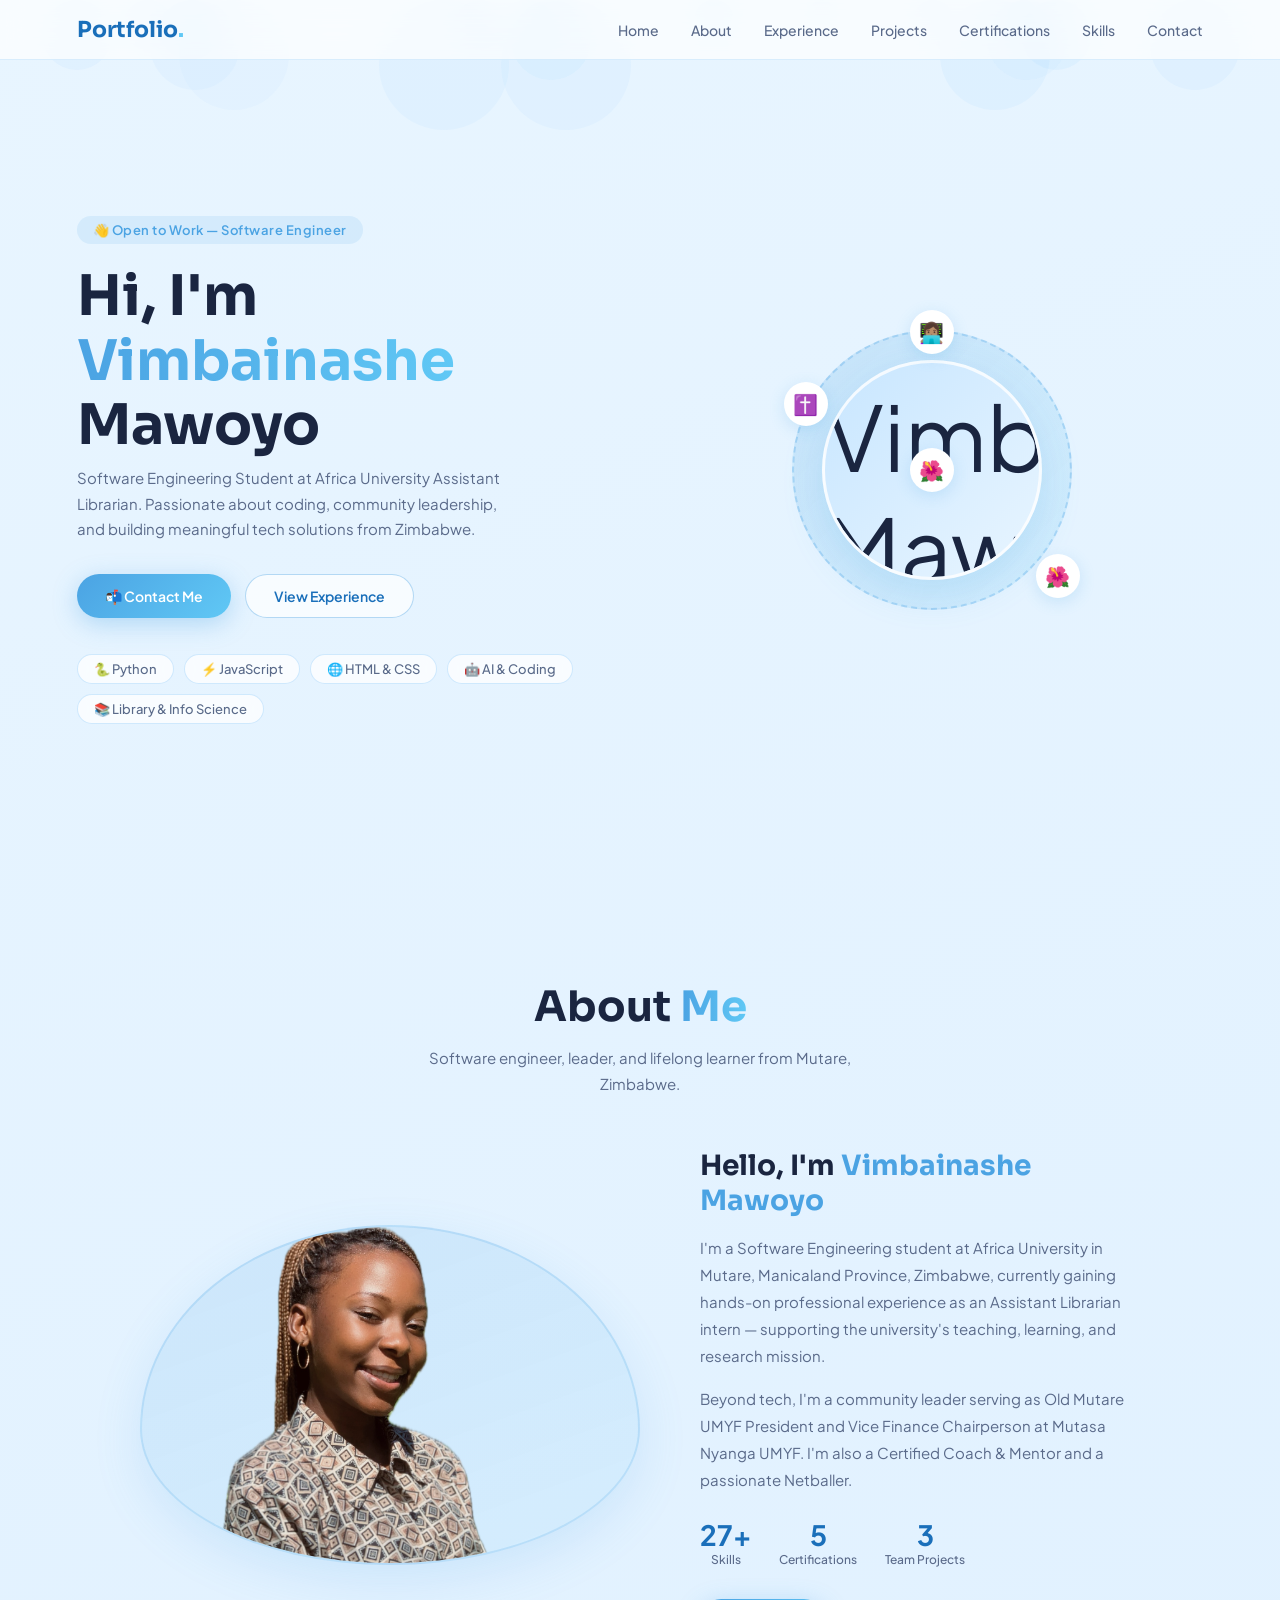
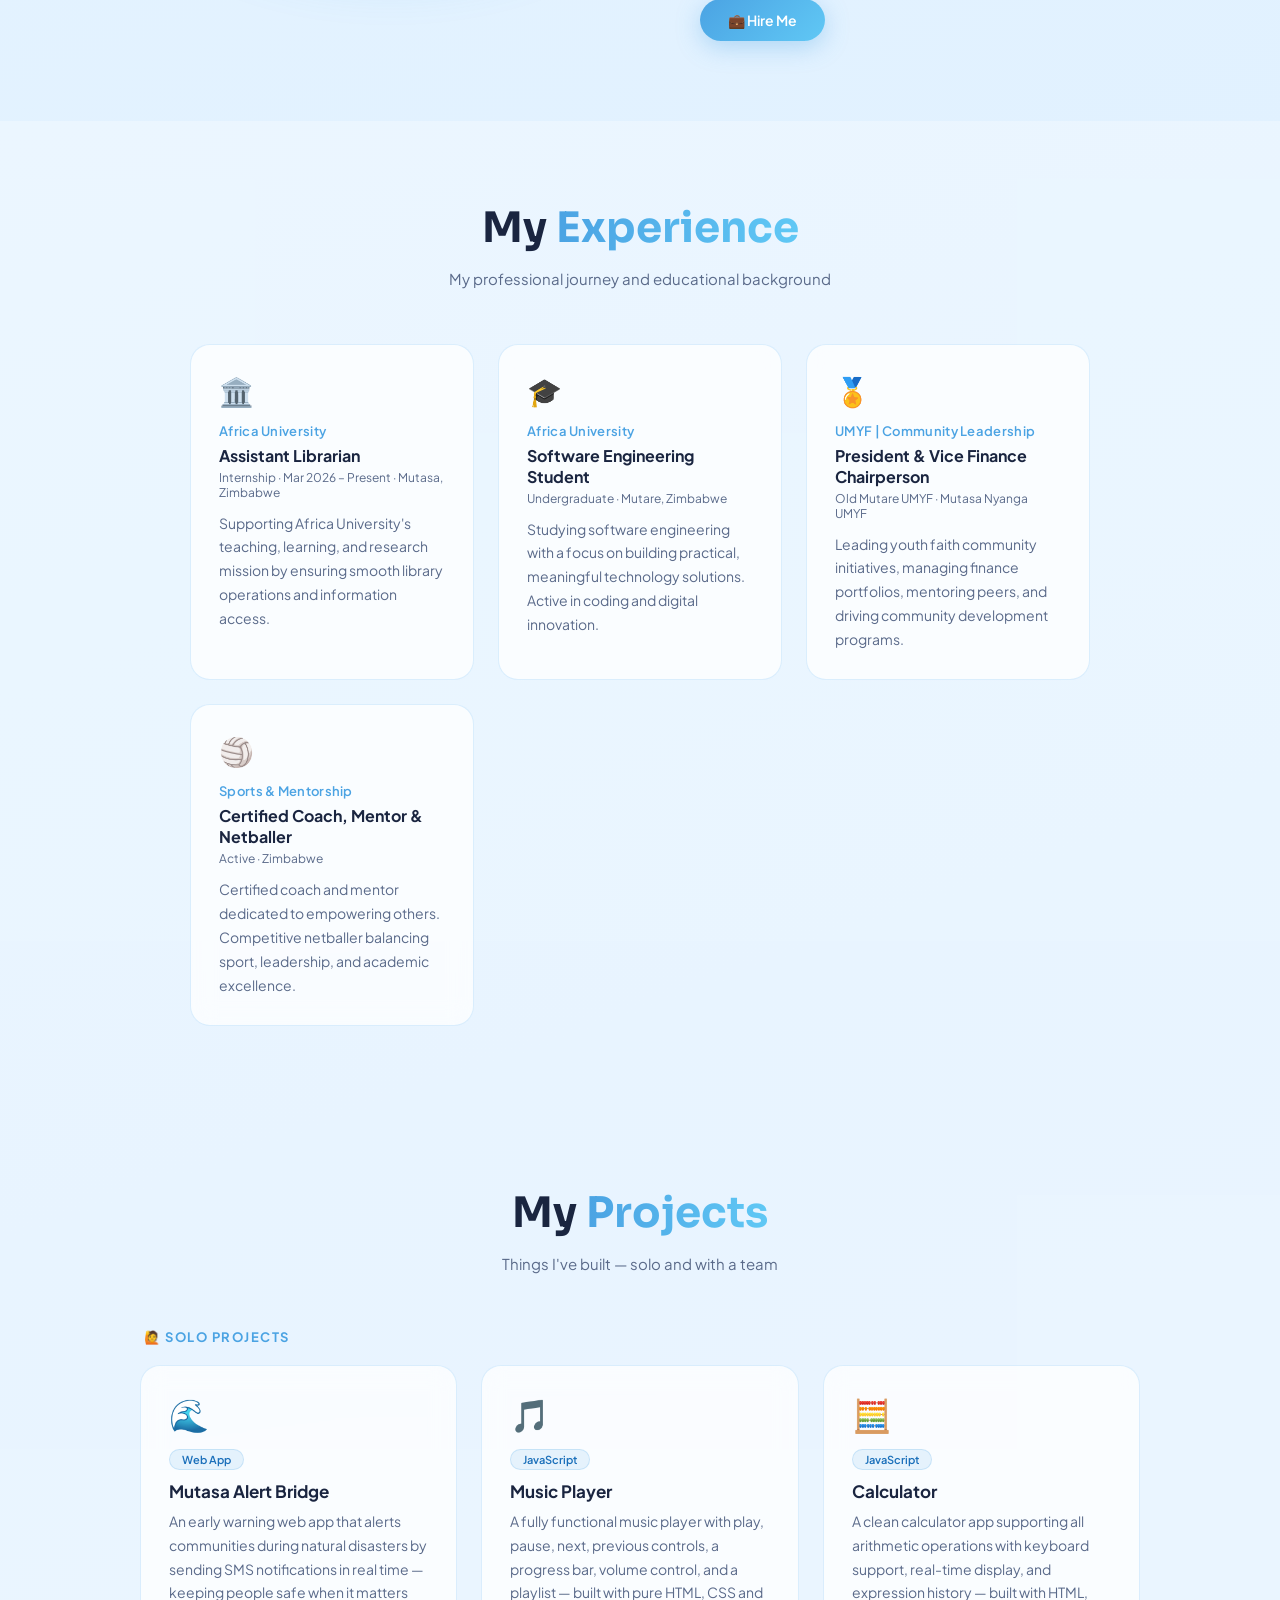
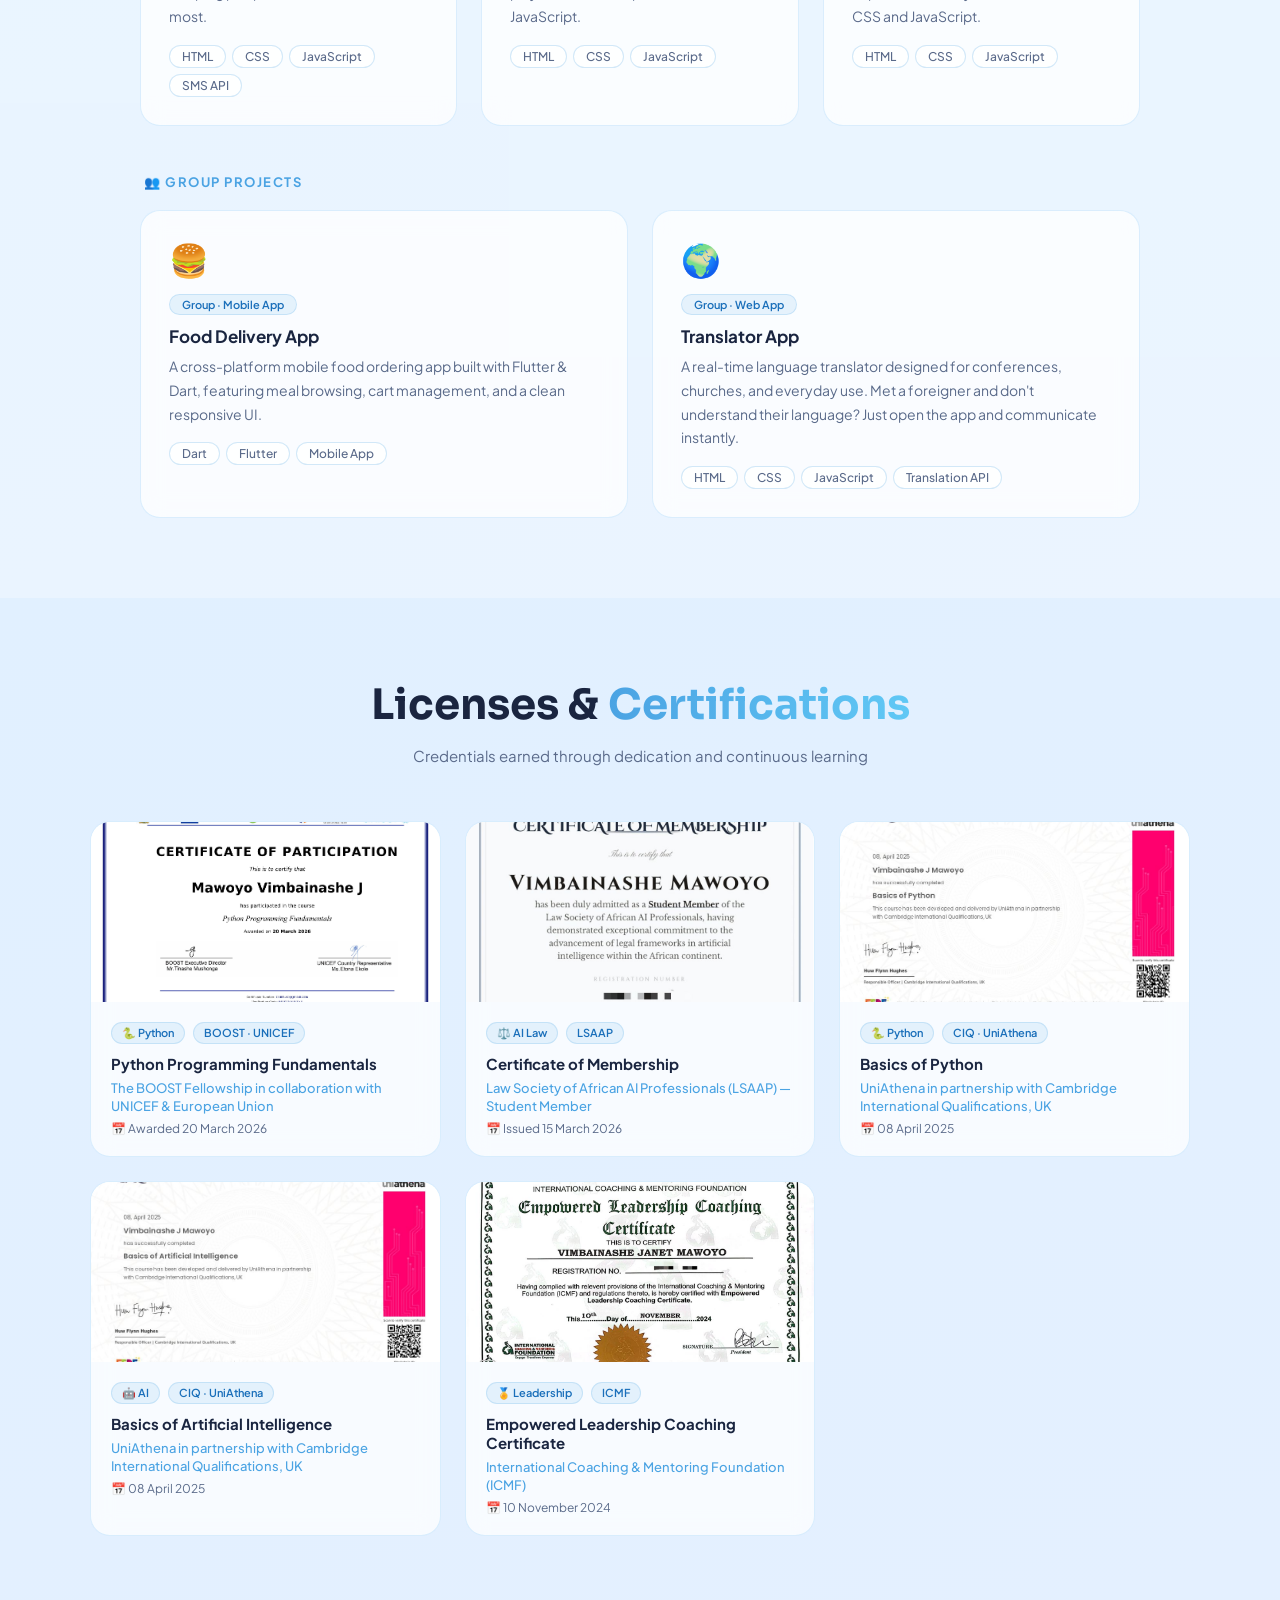
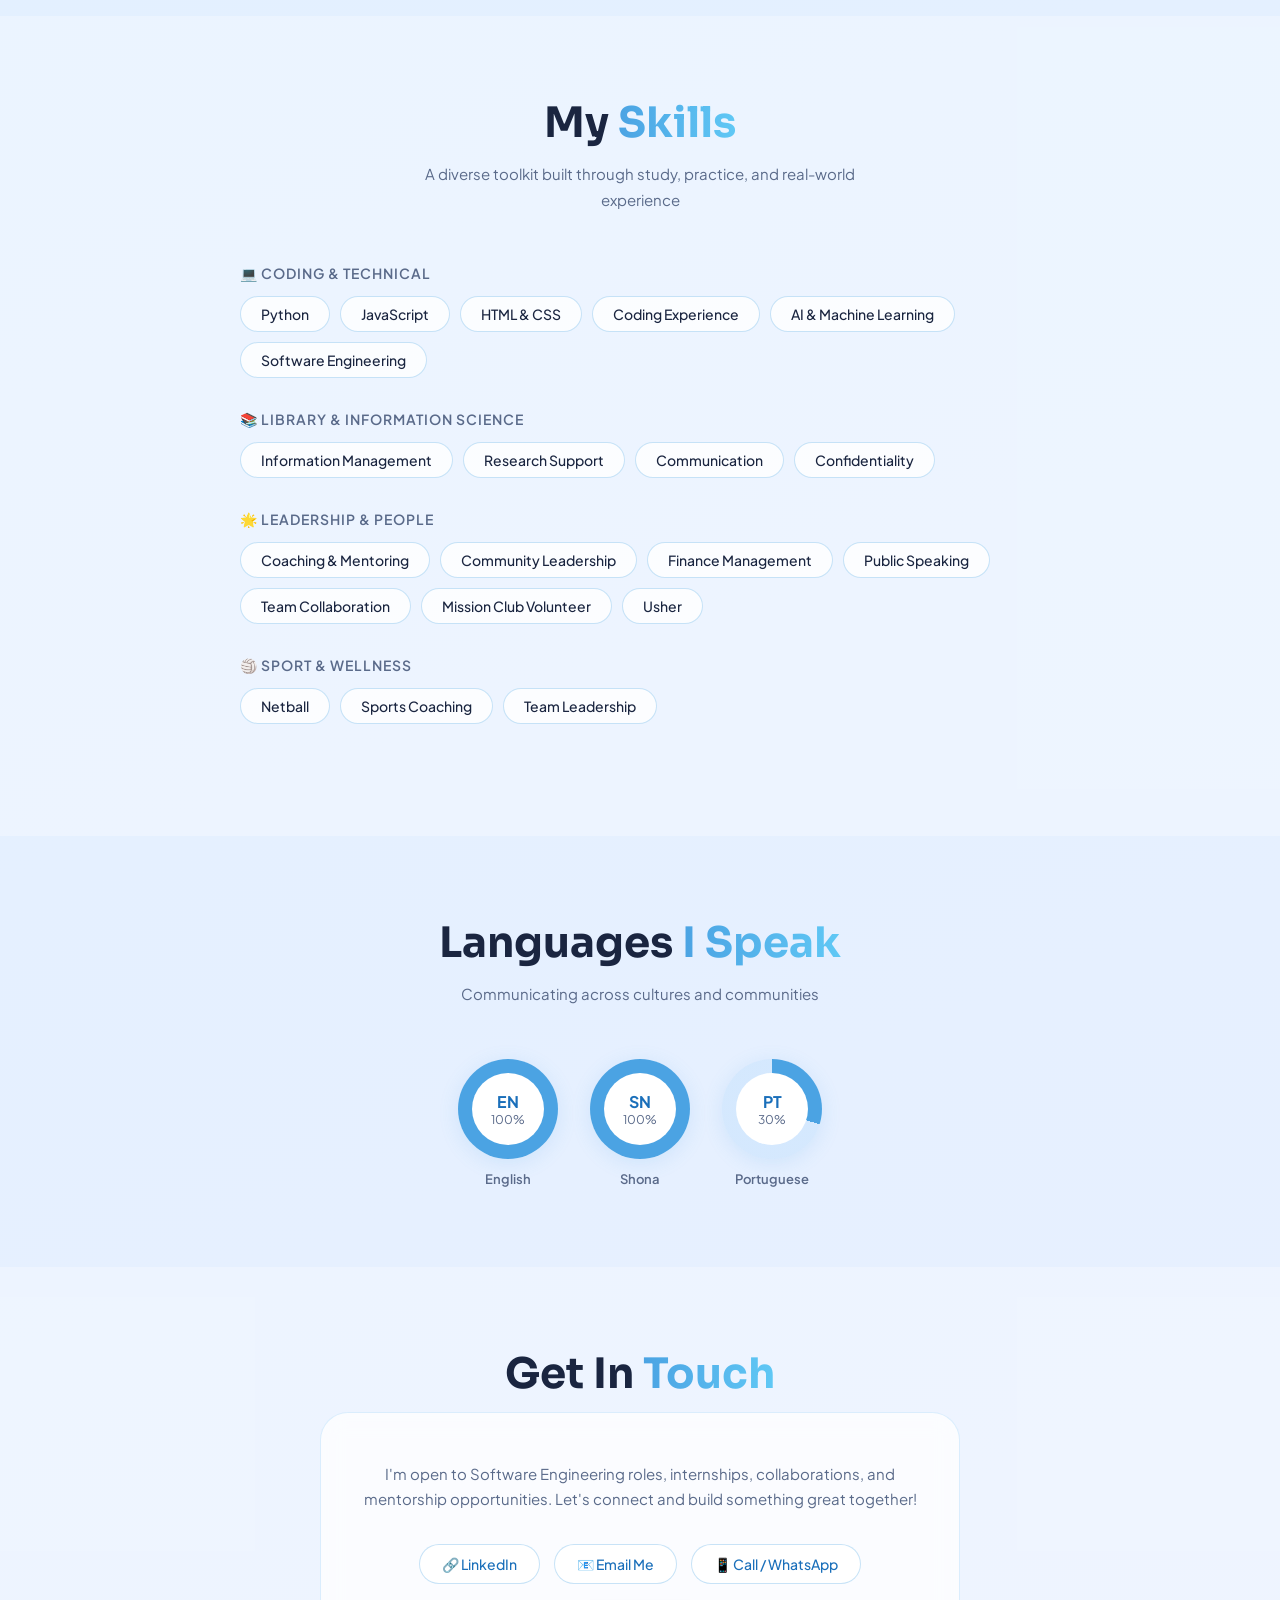
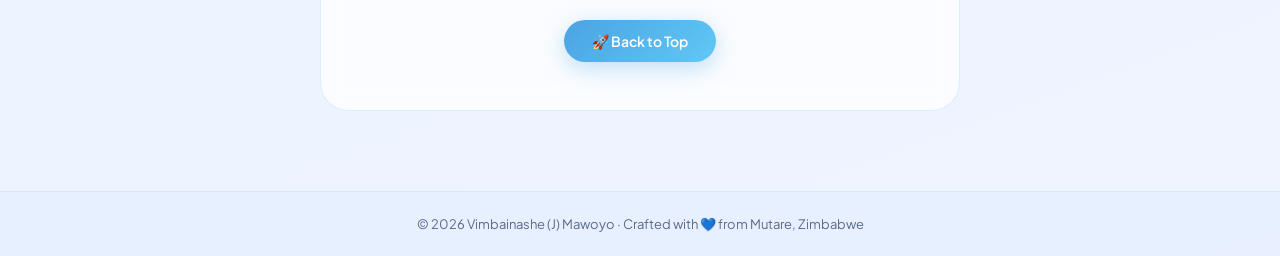
==== index.html @ ebfcd3b3 "Add files via upload" ====
<!DOCTYPE html>
<html lang="en">
<head>
<meta charset="UTF-8">
<meta name="viewport" content="width=device-width, initial-scale=1.0">
<title>Vimbainashe Mawoyo | Portfolio</title>
<link href="https://fonts.googleapis.com/css2?family=Plus+Jakarta+Sans:wght@300;400;500;600;700;800&family=Sora:wght@300;400;600;700&display=swap" rel="stylesheet">
<link rel="stylesheet" href="myportfolio.css">
</head>
<body>

<div class="bubbles" id="bubbles"></div>

<nav>
  <div class="nav-logo">Portfolio<span>.</span></div>
  <ul class="nav-links" id="navLinks">
    <li><a href="#home">Home</a></li>
    <li><a href="#about">About</a></li>
    <li><a href="#experience">Experience</a></li>
    <li><a href="#projects">Projects</a></li>
    <li><a href="#certifications">Certifications</a></li>
    <li><a href="#skills">Skills</a></li>
    <li><a href="#contact">Contact</a></li>
  </ul>
  <button class="nav-toggle" id="navToggle" aria-label="Menu">
    <span></span><span></span><span></span>
  </button>
</nav>

<!-- HERO -->
<section id="home">
  <div class="hero-left fade-up">
    <div class="hero-tag">👋 Open to Work — Software Engineer</div>
    <h1>Hi, I'm<br><span>Vimbainashe</span><br>Mawoyo</h1>
    <p class="hero-subtitle">
      Software Engineering Student at Africa University Assistant Librarian.
      Passionate about coding, community leadership, and building meaningful tech solutions from Zimbabwe.
    </p>
    <div class="hero-btns">
      <a href="#contact" class="btn-primary">📬 Contact Me</a>
      <a href="#experience" class="btn-outline">View Experience</a>
    </div>
    <div class="tech-row">
      <span class="tech-pill">🐍 Python</span>
      <span class="tech-pill">⚡ JavaScript</span>
      <span class="tech-pill">🌐 HTML &amp; CSS</span>
      <span class="tech-pill">🤖 AI &amp; Coding</span>
      <span class="tech-pill">📚 Library &amp; Info Science</span>
    </div>
  </div>
  <div class="hero-right fade-up" style="animation-delay:0.2s">
    <div class="avatar-ring">
      <div class="orbit-dot">🌺</div>
      <div class="orbit-dot">👩🏽‍💻</div>
      <div class="orbit-dot">🌺</div>
      <div class="orbit-dot">✝️</div>
      <div class="avatar-inner"><img src="me1.png" alt="Vimbainashe Mawoyo"></div>
    </div>
</section>

<!-- ABOUT -->
<section id="about">
  <div class="section-title fade-up">About <span>Me</span></div>
  <p class="section-sub fade-up">Software engineer, leader, and lifelong learner from Mutare, Zimbabwe.</p>
  <div class="about-grid">
    <div class="about-img-wrap fade-up">
      <div class="about-circle"><img src="me4.png" alt="Vimbainashe Mawoyo"></div>
    </div>
    <div class="about-text fade-up">
      <h3>Hello, I'm <span>Vimbainashe Mawoyo</span></h3>
      <p>
        I'm a Software Engineering student at Africa University in Mutare, Manicaland Province, Zimbabwe,
        currently gaining hands-on professional experience as an Assistant Librarian intern — supporting
        the university's teaching, learning, and research mission.
      </p>
      <p>
        Beyond tech, I'm a community leader serving as Old Mutare UMYF President and Vice Finance
        Chairperson at Mutasa Nyanga UMYF. I'm also a Certified Coach &amp; Mentor and a passionate Netballer.
      </p>
      <div class="stats-row">
        <div class="stat-box"><div class="n">27+</div><div class="l">Skills</div></div>
        <div class="stat-box"><div class="n">5</div><div class="l">Certifications</div></div>
        <div class="stat-box"><div class="n">3</div><div class="l">Team Projects</div></div>
      </div>
      <a href="#contact" class="btn-primary" style="margin-top:8px;">💼 Hire Me</a>
    </div>
  </div>
</section>

<!-- EXPERIENCE -->
<section id="experience">
  <div class="section-title fade-up">My <span>Experience</span></div>
  <p class="section-sub fade-up">My professional journey and educational background</p>
  <div class="exp-grid">
    <div class="exp-card fade-up">
      <div class="exp-icon">🏛️</div>
      <div class="org">Africa University</div>
      <h4>Assistant Librarian</h4>
      <div class="period">Internship · Mar 2026 – Present · Mutasa, Zimbabwe</div>
      <p>Supporting Africa University's teaching, learning, and research mission by ensuring smooth library operations and information access.</p>
    </div>
    <div class="exp-card fade-up" style="transition-delay:0.1s">
      <div class="exp-icon">🎓</div>
      <div class="org">Africa University</div>
      <h4>Software Engineering Student</h4>
      <div class="period">Undergraduate · Mutare, Zimbabwe</div>
      <p>Studying software engineering with a focus on building practical, meaningful technology solutions. Active in coding and digital innovation.</p>
    </div>
    <div class="exp-card fade-up" style="transition-delay:0.2s">
      <div class="exp-icon">🏅</div>
      <div class="org">UMYF | Community Leadership</div>
      <h4>President &amp; Vice Finance Chairperson</h4>
      <div class="period">Old Mutare UMYF · Mutasa Nyanga UMYF</div>
      <p>Leading youth faith community initiatives, managing finance portfolios, mentoring peers, and driving community development programs.</p>
    </div>
    <div class="exp-card fade-up" style="transition-delay:0.3s">
      <div class="exp-icon">🏐</div>
      <div class="org">Sports &amp; Mentorship</div>
      <h4>Certified Coach, Mentor &amp; Netballer</h4>
      <div class="period">Active · Zimbabwe</div>
      <p>Certified coach and mentor dedicated to empowering others. Competitive netballer balancing sport, leadership, and academic excellence.</p>
    </div>
  </div>
</section>

<!-- PROJECTS -->
<section id="projects">
  <div class="section-title fade-up">My <span>Projects</span></div>
  <p class="section-sub fade-up">Things I've built — solo and with a team</p>
  <div class="proj-group-label fade-up">🙋 Solo Projects</div>
  <div class="proj-grid">

    <div class="proj-card fade-up">
      <div class="proj-icon">🌊</div>
      <div class="proj-tag">Web App</div>
      <h4>Mutasa Alert Bridge</h4>
      <p>An early warning web app that alerts communities during natural disasters by sending SMS notifications in real time — keeping people safe when it matters most.</p>
      <div class="proj-techs">
        <span>HTML</span><span>CSS</span><span>JavaScript</span><span>SMS API</span>
      </div>
    </div>

    <div class="proj-card fade-up" style="transition-delay:0.1s">
      <div class="proj-icon">🎵</div>
      <div class="proj-tag">JavaScript</div>
      <h4>Music Player</h4>
      <p>A fully functional music player with play, pause, next, previous controls, a progress bar, volume control, and a playlist — built with pure HTML, CSS and JavaScript.</p>
      <div class="proj-techs">
        <span>HTML</span><span>CSS</span><span>JavaScript</span>
      </div>
    </div>

    <div class="proj-card fade-up" style="transition-delay:0.2s">
      <div class="proj-icon">🧮</div>
      <div class="proj-tag">JavaScript</div>
      <h4>Calculator</h4>
      <p>A clean calculator app supporting all arithmetic operations with keyboard support, real-time display, and expression history — built with HTML, CSS and JavaScript.</p>
      <div class="proj-techs">
        <span>HTML</span><span>CSS</span><span>JavaScript</span>
      </div>
    </div>

  </div>

  <div class="proj-group-label fade-up" style="margin-top:48px;">👥 Group Projects</div>
  <div class="proj-grid">
    
    <div class="proj-card fade-up">
        <div class="proj-icon">🍔</div>
        <div class="proj-tag">Group · Mobile App</div>
        <h4>Food Delivery App</h4>
        <p>A cross-platform mobile food ordering app built with Flutter & Dart, featuring meal browsing, cart management, and a clean responsive UI.</p>
        <div class="proj-techs">
            <span>Dart</span><span>Flutter</span><span>Mobile App</span>
        </div>
    </div>

    <div class="proj-card fade-up" style="transition-delay:0.1s">
      <div class="proj-icon">🌍</div>
      <div class="proj-tag">Group · Web App</div>
      <h4>Translator App</h4>
      <p>A real-time language translator designed for conferences, churches, and everyday use. Met a foreigner and don't understand their language? Just open the app and communicate instantly.</p>
      <div class="proj-techs">
        <span>HTML</span><span>CSS</span><span>JavaScript</span><span>Translation API</span>
      </div>
    </div>

  </div>
</section>

<!-- CERTIFICATIONS -->
<section id="certifications">
  <div class="section-title fade-up">Licenses &amp; <span>Certifications</span></div>
  <p class="section-sub fade-up">Credentials earned through dedication and continuous learning</p>
  <div class="cert-grid">

    <!-- 1. BOOST Python -->
    <div class="cert-card fade-up">
      <div class="cert-img-wrap">
        <img src="boost.jpg" alt="Python Programming Fundamentals Certificate" class="cert-img">
      </div>
      <div class="cert-body">
        <div class="cert-badges">
          <span class="cert-badge">🐍 Python</span>
          <span class="cert-badge">BOOST · UNICEF</span>
        </div>
        <h4>Python Programming Fundamentals</h4>
        <div class="issuer">The BOOST Fellowship in collaboration with UNICEF &amp; European Union</div>
        <div class="date">📅 Awarded 20 March 2026</div>
      </div>
    </div>

    <!-- 2. Law Society -->
    <div class="cert-card fade-up" style="transition-delay:0.1s">
      <div class="cert-img-wrap">
        <img src="law_society.jpeg" alt="Law Society of African AI Professionals Certificate" class="cert-img">
      </div>
      <div class="cert-body">
        <div class="cert-badges">
          <span class="cert-badge">⚖️ AI Law</span>
          <span class="cert-badge">LSAAP</span>
        </div>
        <h4>Certificate of Membership</h4>
        <div class="issuer">Law Society of African AI Professionals (LSAAP) — Student Member</div>
        <div class="date">📅 Issued 15 March 2026</div>
      </div>
    </div>

    <!-- 3. Basics of Python - UniAthena -->
    <div class="cert-card fade-up" style="transition-delay:0.2s">
      <div class="cert-img-wrap">
        <img src="Python.jpeg" alt="Basics of Python Certificate" class="cert-img">
      </div>
      <div class="cert-body">
        <div class="cert-badges">
          <span class="cert-badge">🐍 Python</span>
          <span class="cert-badge">CIQ · UniAthena</span>
        </div>
        <h4>Basics of Python</h4>
        <div class="issuer">UniAthena in partnership with Cambridge International Qualifications, UK</div>
        <div class="date">📅 08 April 2025</div>
      </div>
    </div>

    <!-- 4. Basics of AI - UniAthena -->
    <div class="cert-card fade-up" style="transition-delay:0.3s">
      <div class="cert-img-wrap">
        <img src="AI.jpeg" alt="Basics of Artificial Intelligence Certificate" class="cert-img">
      </div>
      <div class="cert-body">
        <div class="cert-badges">
          <span class="cert-badge">🤖 AI</span>
          <span class="cert-badge">CIQ · UniAthena</span>
        </div>
        <h4>Basics of Artificial Intelligence</h4>
        <div class="issuer">UniAthena in partnership with Cambridge International Qualifications, UK</div>
        <div class="date">📅 08 April 2025</div>
      </div>
    </div>

    <!-- 5. Coaching Certificate -->
    <div class="cert-card fade-up" style="transition-delay:0.4s">
      <div class="cert-img-wrap">
        <img src="coaching.jpeg" alt="Empowered Leadership Coaching Certificate" class="cert-img">
      </div>
      <div class="cert-body">
        <div class="cert-badges">
          <span class="cert-badge">🏅 Leadership</span>
          <span class="cert-badge">ICMF</span>
        </div>
        <h4>Empowered Leadership Coaching Certificate</h4>
        <div class="issuer">International Coaching &amp; Mentoring Foundation (ICMF)</div>
        <div class="date">📅 10 November 2024</div>
      </div>
    </div>

  </div>
</section>

<!-- SKILLS -->
<section id="skills">
  <div class="section-title fade-up">My <span>Skills</span></div>
  <p class="section-sub fade-up">A diverse toolkit built through study, practice, and real-world experience</p>
  <div class="skills-wrap">
    <div class="skill-group fade-up">
      <h4>💻 Coding &amp; Technical</h4>
      <div class="skill-tags">
        <span class="skill-tag">Python</span>
        <span class="skill-tag">JavaScript</span>
        <span class="skill-tag">HTML &amp; CSS</span>
        <span class="skill-tag">Coding Experience</span>
        <span class="skill-tag">AI &amp; Machine Learning</span>
        <span class="skill-tag">Software Engineering</span>
      </div>
    </div>
    <div class="skill-group fade-up" style="transition-delay:0.1s">
      <h4>📚 Library &amp; Information Science</h4>
      <div class="skill-tags">
        <span class="skill-tag">Information Management</span>
        <span class="skill-tag">Research Support</span>
        <span class="skill-tag">Communication</span>
        <span class="skill-tag">Confidentiality</span>
      </div>
    </div>
    <div class="skill-group fade-up" style="transition-delay:0.2s">
      <h4>🌟 Leadership &amp; People</h4>
      <div class="skill-tags">
        <span class="skill-tag">Coaching &amp; Mentoring</span>
        <span class="skill-tag">Community Leadership</span>
        <span class="skill-tag">Finance Management</span>
        <span class="skill-tag">Public Speaking</span>
        <span class="skill-tag">Team Collaboration</span>
        <span class="skill-tag">Mission Club Volunteer</span>
        <span class="skill-tag">Usher</span>
      </div>
    </div>
    <div class="skill-group fade-up" style="transition-delay:0.3s">
      <h4>🏐 Sport &amp; Wellness</h4>
      <div class="skill-tags">
        <span class="skill-tag">Netball</span>
        <span class="skill-tag">Sports Coaching</span>
        <span class="skill-tag">Team Leadership</span>
      </div>
    </div>
  </div>
</section>

<!-- LANGUAGES -->
<section id="languages">
  <div class="section-title fade-up">Languages <span>I Speak</span></div>
  <p class="section-sub fade-up">Communicating across cultures and communities</p>
  <div class="lang-grid fade-up">
    <div class="lang-circle">
      <div class="lang-ring" style="--pct:100">
        <div class="lang-ring-inner"><span class="code">EN</span><span class="pct">100%</span></div>
      </div>
      <div class="lang-name">English</div>
    </div>
    <div class="lang-circle">
      <div class="lang-ring" style="--pct:100">
        <div class="lang-ring-inner"><span class="code">SN</span><span class="pct">100%</span></div>
      </div>
      <div class="lang-name">Shona</div>
    </div>
    <div class="lang-circle">
      <div class="lang-ring" style="--pct:30">
        <div class="lang-ring-inner"><span class="code">PT</span><span class="pct">30%</span></div>
      </div>
      <div class="lang-name">Portuguese</div>
    </div>
  </div>
</section>

<!-- CONTACT -->
<section id="contact">
  <div class="section-title fade-up">Get In <span>Touch</span></div>
  <div class="contact-wrap fade-up">
    <p>
      I'm open to Software Engineering roles, internships, collaborations, and mentorship opportunities.
      Let's connect and build something great together!
    </p>
    <div class="contact-links">
      <a href="https://www.linkedin.com/in/vimbainashe-mawoyo-534b3834a/" class="contact-link" target="_blank">🔗 LinkedIn</a>
      <a href="mailto:vimbaimawoyoj@gmail.com" class="contact-link">📧 Email Me</a>
      <a href="tel:+263780194557" class="contact-link">📱 Call / WhatsApp</a>
    </div>
    <a href="#home" class="btn-primary">🚀 Back to Top</a>
  </div>
</section>

<footer>
  <p>© 2026 Vimbainashe (J) Mawoyo · Crafted with 💙 from Mutare, Zimbabwe</p>
</footer>

<!-- Lightbox -->
<div class="lightbox" id="lightbox">
  <button class="lightbox-close" id="lightboxClose">&times;</button>
  <img src="" alt="Certificate" id="lightboxImg">
</div>

<script>
// Lightbox
document.querySelectorAll('.cert-img-wrap').forEach(wrap=>{
  wrap.addEventListener('click',()=>{
    const src = wrap.querySelector('img').src;
    document.getElementById('lightboxImg').src = src;
    document.getElementById('lightbox').classList.add('active');
  });
});
document.getElementById('lightboxClose').addEventListener('click',()=>{
  document.getElementById('lightbox').classList.remove('active');
});
document.getElementById('lightbox').addEventListener('click',e=>{
  if(e.target === document.getElementById('lightbox'))
    document.getElementById('lightbox').classList.remove('active');
});

(function(){
  const wrap = document.getElementById('bubbles');
  const sizes = [30,50,70,90,110,130,60,40,80];
  for(let i=0;i<18;i++){
    const b = document.createElement('div');
    b.className = 'bubble';
    const s = sizes[i%sizes.length];
    b.style.cssText = `width:${s}px;height:${s}px;left:${Math.random()*100}%;animation-duration:${12+Math.random()*18}s;animation-delay:${Math.random()*20}s;opacity:${0.3+Math.random()*0.3};`;
    wrap.appendChild(b);
  }
})();

const obs = new IntersectionObserver(entries=>{
  entries.forEach(e=>{if(e.isIntersecting) e.target.classList.add('visible');});
},{threshold:0.12});
document.querySelectorAll('.fade-up').forEach(el=>obs.observe(el));

document.getElementById('navToggle').addEventListener('click',()=>{
  document.getElementById('navLinks').classList.toggle('open');
});
document.querySelectorAll('.nav-links a').forEach(a=>{
  a.addEventListener('click',()=>document.getElementById('navLinks').classList.remove('open'));
});
</script>
</body>
</html>
---- myportfolio.css ----
:root {
  --sky: #dff0ff;
  --sky2: #c8e6ff;
  --blue: #4ba3e3;
  --blue-dark: #1a6fba;
  --teal: #38b2ac;
  --accent: #60c8f5;
  --bubble: rgba(144,202,249,0.18);
  --white: #ffffff;
  --text: #1a2540;
  --text-soft: #5a6a8a;
  --card: rgba(255,255,255,0.75);
  --radius: 20px;
}
*{margin:0;padding:0;box-sizing:border-box;}
html{scroll-behavior:smooth;}
body{
  font-family:'Plus Jakarta Sans',sans-serif;
  background: linear-gradient(160deg,#e8f5ff 0%,#dff0ff 40%,#e8f0ff 100%);
  color:var(--text);
  min-height:100vh;
  overflow-x:hidden;
}

/* Floating bubbles */
.bubbles{position:fixed;top:0;left:0;width:100%;height:100%;pointer-events:none;z-index:0;}
.bubble{
  position:absolute;border-radius:50%;
  background:var(--bubble);
  animation:floatBubble linear infinite;
}
@keyframes floatBubble{
  0%{transform:translateY(100vh) scale(0);opacity:0;}
  10%{opacity:1;}
  90%{opacity:0.6;}
  100%{transform:translateY(-120px) scale(1.1);opacity:0;}
}

/* NAV */
nav{
  position:fixed;top:0;left:0;right:0;z-index:100;
  display:flex;align-items:center;justify-content:space-between;
  padding:16px 6%;
  background:rgba(255,255,255,0.7);
  backdrop-filter:blur(14px);
  border-bottom:1px solid rgba(144,202,249,0.3);
}
.nav-logo{
  font-family:'Sora',sans-serif;
  font-size:22px;font-weight:700;
  color:var(--blue-dark);
}
.nav-logo span{color:var(--accent);}
.nav-links{display:flex;gap:32px;list-style:none;}
.nav-links a{
  text-decoration:none;font-size:14px;font-weight:500;
  color:var(--text-soft);transition:color 0.2s;
}
.nav-links a:hover{color:var(--blue);}
.nav-toggle{display:none;flex-direction:column;gap:5px;cursor:pointer;background:none;border:none;}
.nav-toggle span{display:block;width:24px;height:2px;background:var(--text);border-radius:2px;transition:all 0.3s;}

/* HERO */
#home{
  position:relative;z-index:1;
  min-height:100vh;
  display:flex;align-items:center;
  padding:100px 6% 60px;
  gap:40px;
}
.hero-left{flex:1;max-width:560px;}
.hero-tag{
  display:inline-block;
  background:rgba(75,163,227,0.12);
  color:var(--blue);
  font-size:13px;font-weight:600;
  padding:6px 16px;border-radius:50px;
  margin-bottom:20px;letter-spacing:0.5px;
}
.hero-left h1{
  font-family:'Sora',sans-serif;
  font-size:clamp(32px,5vw,56px);
  font-weight:700;line-height:1.15;
  color:var(--text);
  margin-bottom:8px;
}
.hero-left h1 span{
  color:transparent;
  background:linear-gradient(90deg,var(--blue),var(--accent));
  -webkit-background-clip:text;background-clip:text;
}
.hero-subtitle{
  font-size:15px;color:var(--text-soft);
  line-height:1.7;margin-bottom:32px;max-width:440px;
}
.hero-btns{display:flex;gap:14px;flex-wrap:wrap;}
.btn-primary{
  display:inline-flex;align-items:center;gap:8px;
  background:linear-gradient(135deg,var(--blue),var(--accent));
  color:#fff;font-weight:600;font-size:14px;
  padding:12px 28px;border-radius:50px;
  text-decoration:none;border:none;cursor:pointer;
  box-shadow:0 6px 24px rgba(75,163,227,0.35);
  transition:transform 0.2s,box-shadow 0.2s;
}
.btn-primary:hover{transform:translateY(-2px);box-shadow:0 10px 32px rgba(75,163,227,0.45);}
.btn-outline{
  display:inline-flex;align-items:center;gap:8px;
  background:rgba(255,255,255,0.7);
  color:var(--blue-dark);font-weight:600;font-size:14px;
  padding:12px 28px;border-radius:50px;
  text-decoration:none;border:1.5px solid rgba(75,163,227,0.4);
  cursor:pointer;transition:all 0.2s;
}
.btn-outline:hover{background:#fff;border-color:var(--blue);}

.tech-row{display:flex;flex-wrap:wrap;gap:10px;margin-top:36px;}
.tech-pill{
  background:rgba(255,255,255,0.75);
  border:1px solid rgba(144,202,249,0.4);
  border-radius:50px;padding:6px 16px;
  font-size:13px;font-weight:500;color:var(--text-soft);
  backdrop-filter:blur(8px);
}

/* Hero avatar */
.hero-right{
  flex:1;display:flex;align-items:center;justify-content:center;
  position:relative;min-height:400px;
}
.avatar-ring{
  width:280px;height:280px;border-radius:50%;
  background:linear-gradient(135deg,rgba(75,163,227,0.2),rgba(96,200,245,0.15));
  border:2px dashed rgba(75,163,227,0.3);
  display:flex;align-items:center;justify-content:center;
  position:relative;animation:rotateRing 20s linear infinite;
}
@keyframes rotateRing{from{transform:rotate(0deg);}to{transform:rotate(360deg);}}
.avatar-inner{
  width:220px;height:220px;border-radius:50%;
  background:linear-gradient(135deg,#c8e6ff,#e8f5ff);
  display:flex;align-items:center;justify-content:center;
  font-size:90px;
  animation:rotateRing 20s linear infinite reverse;
  border:3px solid rgba(255,255,255,0.8);
  box-shadow:0 12px 40px rgba(75,163,227,0.2);
  overflow:hidden;
}
.avatar-inner img{
  width:100%;height:100%;
  object-fit:cover;object-position:center top;
  border-radius:50%;
}
.orbit-dot{
  position:absolute;width:44px;height:44px;border-radius:50%;
  background:#fff;box-shadow:0 4px 16px rgba(75,163,227,0.2);
  display:flex;align-items:center;justify-content:center;
  font-size:20px;animation:rotateRing 20s linear infinite reverse;
}
.orbit-dot:nth-child(2){top:-22px;left:50%;transform:translateX(-50%);}
.orbit-dot:nth-child(3){bottom:10px;right:-10px;}
.orbit-dot:nth-child(4){top:50px;left:-10px;}

.stat-float{
  position:absolute;background:#fff;
  border-radius:16px;padding:12px 18px;
  box-shadow:0 8px 32px rgba(75,163,227,0.18);
  text-align:center;animation:floatY 3s ease-in-out infinite alternate;
}
.stat-float:nth-child(5){bottom:20px;left:0;animation-delay:0.5s;}
.stat-float:nth-child(6){top:40px;right:10px;animation-delay:1s;}
@keyframes floatY{from{transform:translateY(0);}to{transform:translateY(-12px);}}
.stat-float .num{font-size:22px;font-weight:700;color:var(--blue-dark);}
.stat-float .lbl{font-size:11px;color:var(--text-soft);font-weight:500;}

/* SECTIONS */
section{position:relative;z-index:1;padding:80px 6%;}
.section-title{
  font-family:'Sora',sans-serif;
  font-size:clamp(28px,4vw,42px);
  font-weight:700;text-align:center;
  color:var(--text);margin-bottom:12px;
}
.section-title span{
  color:transparent;
  background:linear-gradient(90deg,var(--blue),var(--accent));
  -webkit-background-clip:text;background-clip:text;
}
.section-sub{
  text-align:center;color:var(--text-soft);
  font-size:15px;max-width:500px;
  margin:0 auto 52px;line-height:1.7;
}

/* ABOUT */
#about{background:transparent;}
.about-grid{
  display:grid;grid-template-columns:1fr 1fr;
  gap:60px;align-items:center;max-width:1000px;margin:0 auto;
}
.about-img-wrap{display:flex;align-items:center;justify-content:center;}
.about-circle{
  width:500px;height:340px;
  border-radius:50% 50% 50% 50% / 60% 60% 40% 40%;
  background:linear-gradient(160deg,rgba(75,163,227,0.15),rgba(96,200,245,0.1));
  border:2px solid rgba(75,163,227,0.2);
  overflow:hidden;
  box-shadow:0 16px 48px rgba(75,163,227,0.15);
}
.about-circle img{
  width:100%;height:100%;
  object-fit:contain;object-position:center top;
}
.about-text h3{
  font-family:'Sora',sans-serif;
  font-size:28px;font-weight:700;
  margin-bottom:16px;color:var(--text);
}
.about-text h3 span{color:var(--blue);}
.about-text p{color:var(--text-soft);line-height:1.8;font-size:15px;margin-bottom:16px;}
.stats-row{display:flex;gap:28px;margin:24px 0;}
.stat-box{text-align:center;}
.stat-box .n{font-size:28px;font-weight:700;color:var(--blue-dark);}
.stat-box .l{font-size:12px;color:var(--text-soft);font-weight:500;}

/* EXPERIENCE */
#experience{background:rgba(255,255,255,0.3);}
.exp-grid{
  display:grid;grid-template-columns:repeat(auto-fit,minmax(280px,1fr));
  gap:24px;max-width:900px;margin:0 auto;
}
.exp-card{
  background:var(--card);
  border:1px solid rgba(144,202,249,0.3);
  border-radius:var(--radius);padding:28px;
  backdrop-filter:blur(12px);
  transition:transform 0.25s,box-shadow 0.25s;
}
.exp-card:hover{transform:translateY(-6px);box-shadow:0 16px 40px rgba(75,163,227,0.15);}
.exp-card .org{font-size:13px;font-weight:600;color:var(--blue);margin-bottom:6px;letter-spacing:0.3px;}
.exp-card h4{font-size:16px;font-weight:700;color:var(--text);margin-bottom:4px;}
.exp-card .period{font-size:12px;color:var(--text-soft);margin-bottom:12px;}
.exp-card p{font-size:14px;color:var(--text-soft);line-height:1.7;}
.exp-icon{font-size:28px;margin-bottom:14px;}

/* CERTIFICATIONS */
#certifications{background:transparent;}
.cert-grid{
  display:grid;
  grid-template-columns:repeat(auto-fit,minmax(300px,1fr));
  gap:24px;max-width:1100px;margin:0 auto;
}
.cert-card{
  background:var(--card);
  border:1px solid rgba(144,202,249,0.3);
  border-radius:var(--radius);
  overflow:hidden;
  backdrop-filter:blur(12px);
  transition:transform 0.25s,box-shadow 0.25s;
  display:flex;flex-direction:column;
}
.cert-card:hover{transform:translateY(-6px);box-shadow:0 16px 40px rgba(75,163,227,0.2);}

/* Certificate image */
.cert-img-wrap{
  width:100%;height:180px;overflow:hidden;
  background:#f0f6ff;cursor:pointer;position:relative;
}
.cert-img{
  width:100%;height:100%;object-fit:cover;
  transition:transform 0.4s;
}
.cert-img-wrap:hover .cert-img{transform:scale(1.05);}
.cert-img-wrap::after{
  content:'🔍 Click to view';
  position:absolute;bottom:8px;right:10px;
  font-size:11px;font-weight:600;
  background:rgba(26,111,186,0.85);
  color:#fff;padding:4px 10px;border-radius:20px;
  opacity:0;transition:opacity 0.2s;
}
.cert-img-wrap:hover::after{opacity:1;}

.cert-body{padding:20px;}
.cert-badges{display:flex;gap:8px;flex-wrap:wrap;margin-bottom:10px;}
.cert-badge{
  font-size:11px;font-weight:600;
  background:rgba(75,163,227,0.12);
  color:var(--blue-dark);
  padding:3px 10px;border-radius:20px;
  border:1px solid rgba(75,163,227,0.2);
}
.cert-body h4{font-size:15px;font-weight:700;color:var(--text);margin-bottom:6px;}
.cert-body .issuer{font-size:13px;color:var(--blue);font-weight:500;margin-bottom:6px;line-height:1.4;}
.cert-body .date{font-size:12px;color:var(--text-soft);}

/* Lightbox for cert images */
.lightbox{
  display:none;position:fixed;inset:0;z-index:999;
  background:rgba(0,0,0,0.85);
  align-items:center;justify-content:center;
}
.lightbox.active{display:flex;}
.lightbox img{
  max-width:90vw;max-height:90vh;
  border-radius:12px;box-shadow:0 24px 64px rgba(0,0,0,0.5);
  object-fit:contain;
}
.lightbox-close{
  position:absolute;top:20px;right:28px;
  font-size:36px;color:#fff;cursor:pointer;
  background:none;border:none;line-height:1;
}

/* SKILLS */
#skills{background:rgba(255,255,255,0.3);}
.skills-wrap{max-width:800px;margin:0 auto;}
.skill-group{margin-bottom:32px;}
.skill-group h4{
  font-size:14px;font-weight:600;
  color:var(--text-soft);text-transform:uppercase;
  letter-spacing:1px;margin-bottom:14px;
}
.skill-tags{display:flex;flex-wrap:wrap;gap:10px;}
.skill-tag{
  background:rgba(255,255,255,0.8);
  border:1px solid rgba(75,163,227,0.3);
  border-radius:50px;padding:8px 20px;
  font-size:14px;font-weight:500;color:var(--text);
  transition:all 0.2s;cursor:default;
}
.skill-tag:hover{background:linear-gradient(135deg,var(--blue),var(--accent));color:#fff;border-color:transparent;transform:scale(1.05);}

/* LANGUAGES */
#languages{background:transparent;}
.lang-grid{
  display:flex;flex-wrap:wrap;justify-content:center;gap:32px;
  max-width:700px;margin:0 auto;
}
.lang-circle{text-align:center;}
.lang-ring{
  width:100px;height:100px;border-radius:50%;
  background:conic-gradient(var(--blue) calc(var(--pct)*1%),rgba(144,202,249,0.2) 0);
  display:flex;align-items:center;justify-content:center;
  margin:0 auto 12px;
  box-shadow:0 4px 20px rgba(75,163,227,0.15);
}
.lang-ring-inner{
  width:72px;height:72px;border-radius:50%;
  background:#fff;
  display:flex;flex-direction:column;align-items:center;justify-content:center;
}
.lang-ring-inner .code{font-size:16px;font-weight:700;color:var(--blue-dark);}
.lang-ring-inner .pct{font-size:12px;color:var(--text-soft);}
.lang-name{font-size:13px;font-weight:600;color:var(--text-soft);}

/* CONTACT */
#contact{background:rgba(255,255,255,0.3);}
.contact-wrap{
  max-width:640px;margin:0 auto;
  background:var(--card);
  border:1px solid rgba(144,202,249,0.3);
  border-radius:28px;padding:48px 40px;
  backdrop-filter:blur(12px);
  text-align:center;
}
.contact-wrap p{color:var(--text-soft);font-size:15px;line-height:1.7;margin-bottom:32px;}
.contact-links{display:flex;flex-wrap:wrap;justify-content:center;gap:14px;margin-bottom:36px;}
.contact-link{
  display:inline-flex;align-items:center;gap:8px;
  background:#fff;border:1px solid rgba(75,163,227,0.3);
  border-radius:50px;padding:10px 22px;
  font-size:14px;font-weight:500;color:var(--blue-dark);
  text-decoration:none;transition:all 0.2s;
}
.contact-link:hover{background:linear-gradient(135deg,var(--blue),var(--accent));color:#fff;border-color:transparent;}

/* FOOTER */
footer{
  position:relative;z-index:1;
  text-align:center;padding:24px 6%;
  font-size:13px;color:var(--text-soft);
  border-top:1px solid rgba(144,202,249,0.2);
}

/* ANIMATIONS */
.fade-up{opacity:0;transform:translateY(30px);transition:opacity 0.6s ease,transform 0.6s ease;}
.fade-up.visible{opacity:1;transform:translateY(0);}

/* PROJECTS */
#projects{background:rgba(255,255,255,0.3);}
.proj-group-label{
  font-size:13px;font-weight:700;text-transform:uppercase;
  letter-spacing:1.5px;color:var(--blue);
  max-width:1000px;margin:0 auto 20px;
  padding-left:4px;
}
.proj-grid{
  display:grid;grid-template-columns:repeat(auto-fit,minmax(280px,1fr));
  gap:24px;max-width:1000px;margin:0 auto;
}
.proj-card{
  background:var(--card);
  border:1px solid rgba(144,202,249,0.3);
  border-radius:var(--radius);padding:28px;
  backdrop-filter:blur(12px);
  transition:transform 0.25s,box-shadow 0.25s;
  position:relative;
}
.proj-card:hover{transform:translateY(-6px);box-shadow:0 16px 40px rgba(75,163,227,0.18);}
.proj-icon{font-size:32px;margin-bottom:12px;}
.proj-tag{
  display:inline-block;font-size:11px;font-weight:600;
  background:rgba(75,163,227,0.12);color:var(--blue-dark);
  padding:3px 12px;border-radius:20px;
  border:1px solid rgba(75,163,227,0.2);
  margin-bottom:10px;
}
.proj-card h4{font-size:17px;font-weight:700;color:var(--text);margin-bottom:8px;}
.proj-card p{font-size:14px;color:var(--text-soft);line-height:1.7;margin-bottom:16px;}
.proj-techs{display:flex;flex-wrap:wrap;gap:6px;}
.proj-techs span{
  font-size:12px;font-weight:500;
  background:rgba(255,255,255,0.8);
  border:1px solid rgba(75,163,227,0.25);
  border-radius:20px;padding:3px 12px;
  color:var(--text-soft);
}

/* RESPONSIVE */
@media(max-width:768px){
  #home{flex-direction:column;text-align:center;padding-top:100px;}
  .hero-left{max-width:100%;}
  .hero-subtitle{margin:0 auto 32px;}
  .hero-btns{justify-content:center;}
  .tech-row{justify-content:center;}
  .hero-right{min-height:280px;}
  .about-grid{grid-template-columns:1fr;text-align:center;}
  .about-img-wrap{display:none;}
  .stats-row{justify-content:center;}
  .nav-links{
    display:none;flex-direction:column;gap:16px;
    position:absolute;top:70px;left:0;right:0;
    background:rgba(255,255,255,0.95);
    padding:24px 6%;
    border-bottom:1px solid rgba(144,202,249,0.2);
  }
  .nav-links.open{display:flex;}
  .nav-toggle{display:flex;}
  .contact-wrap{padding:32px 24px;}
  .cert-img-wrap{height:140px;}
}
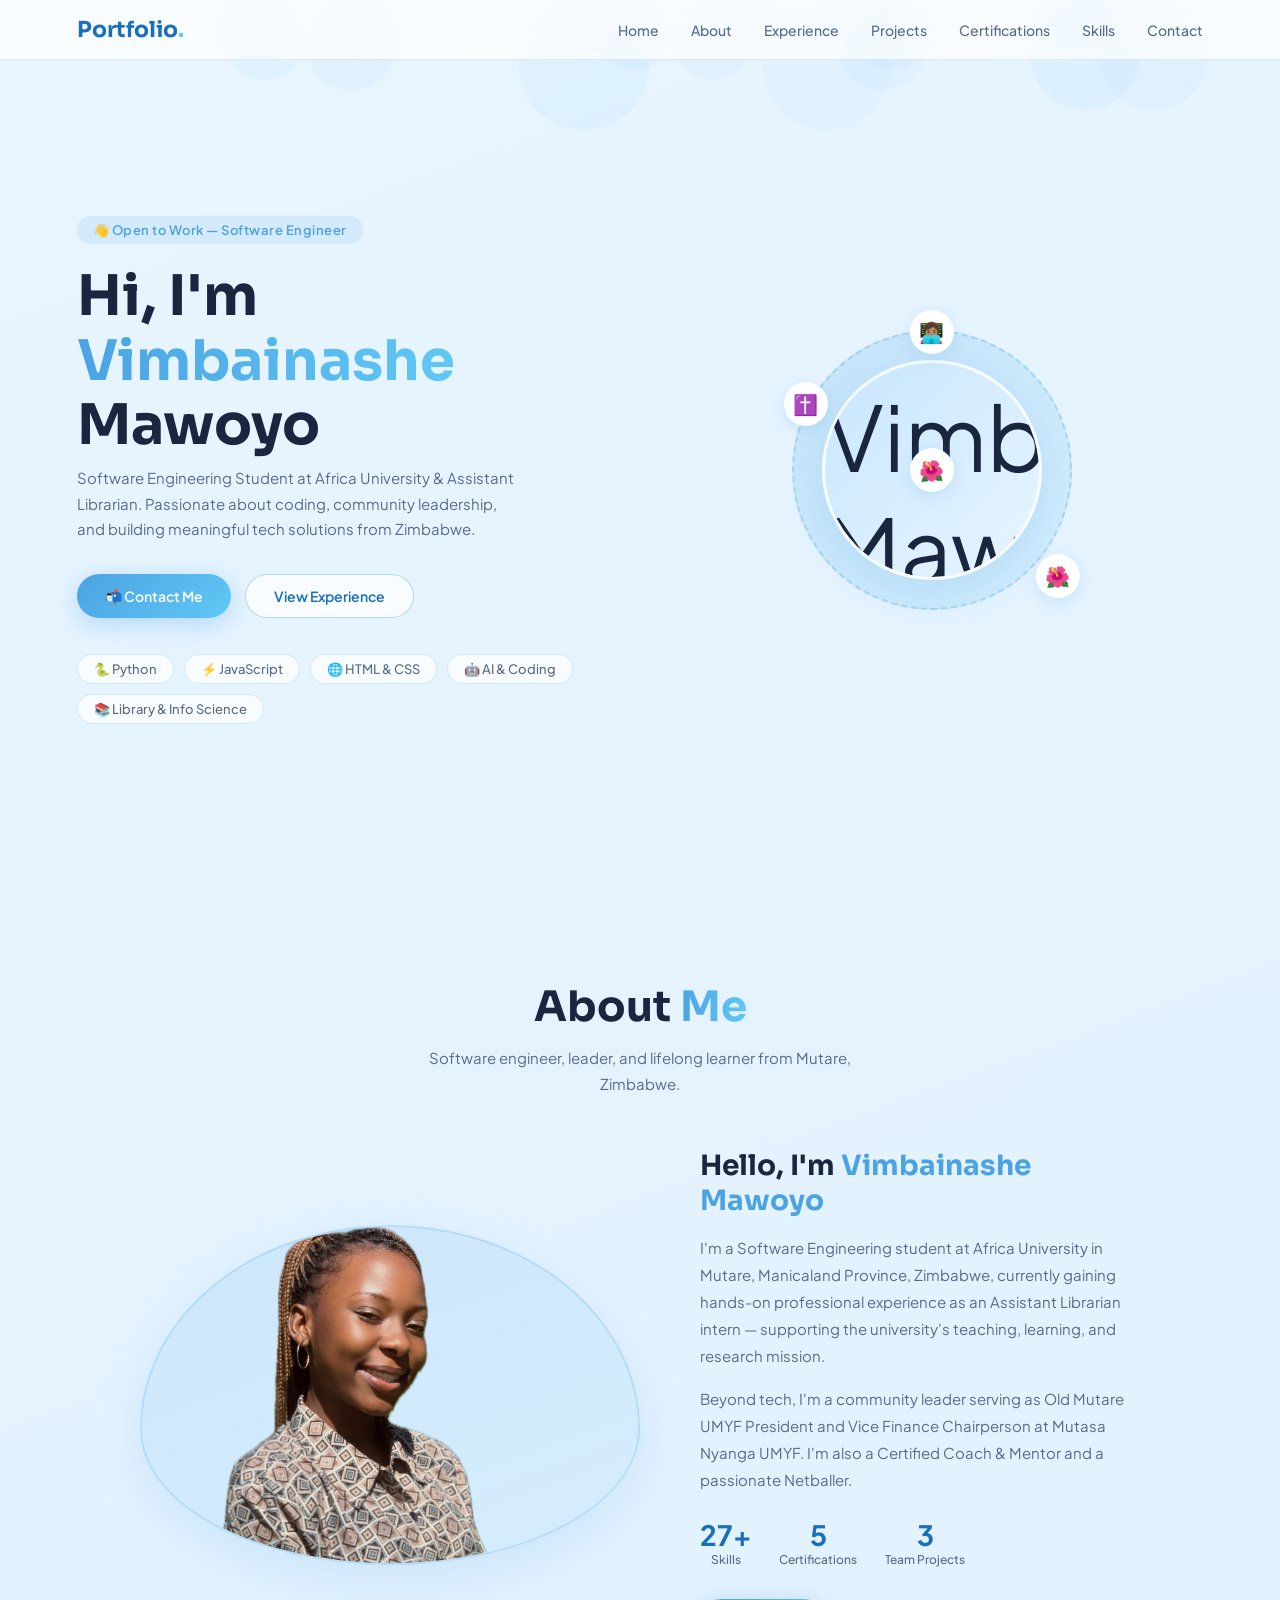
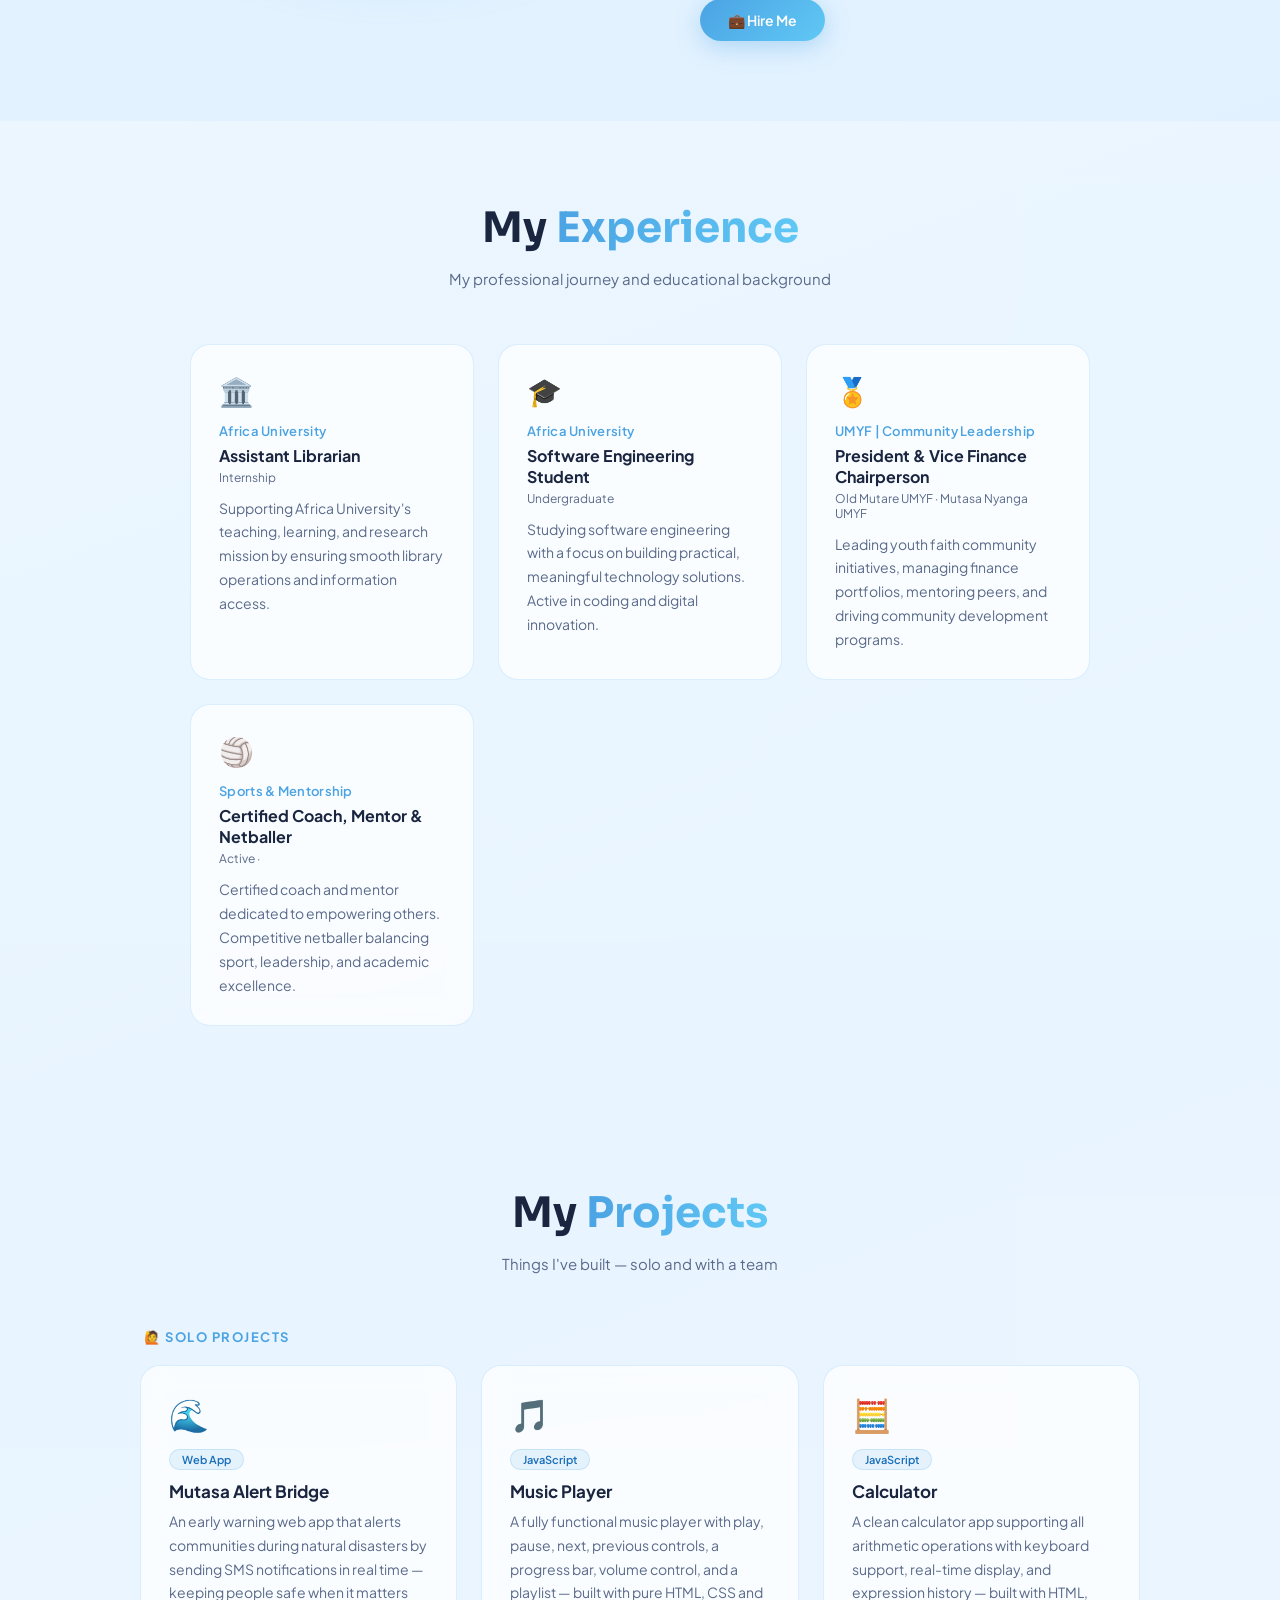
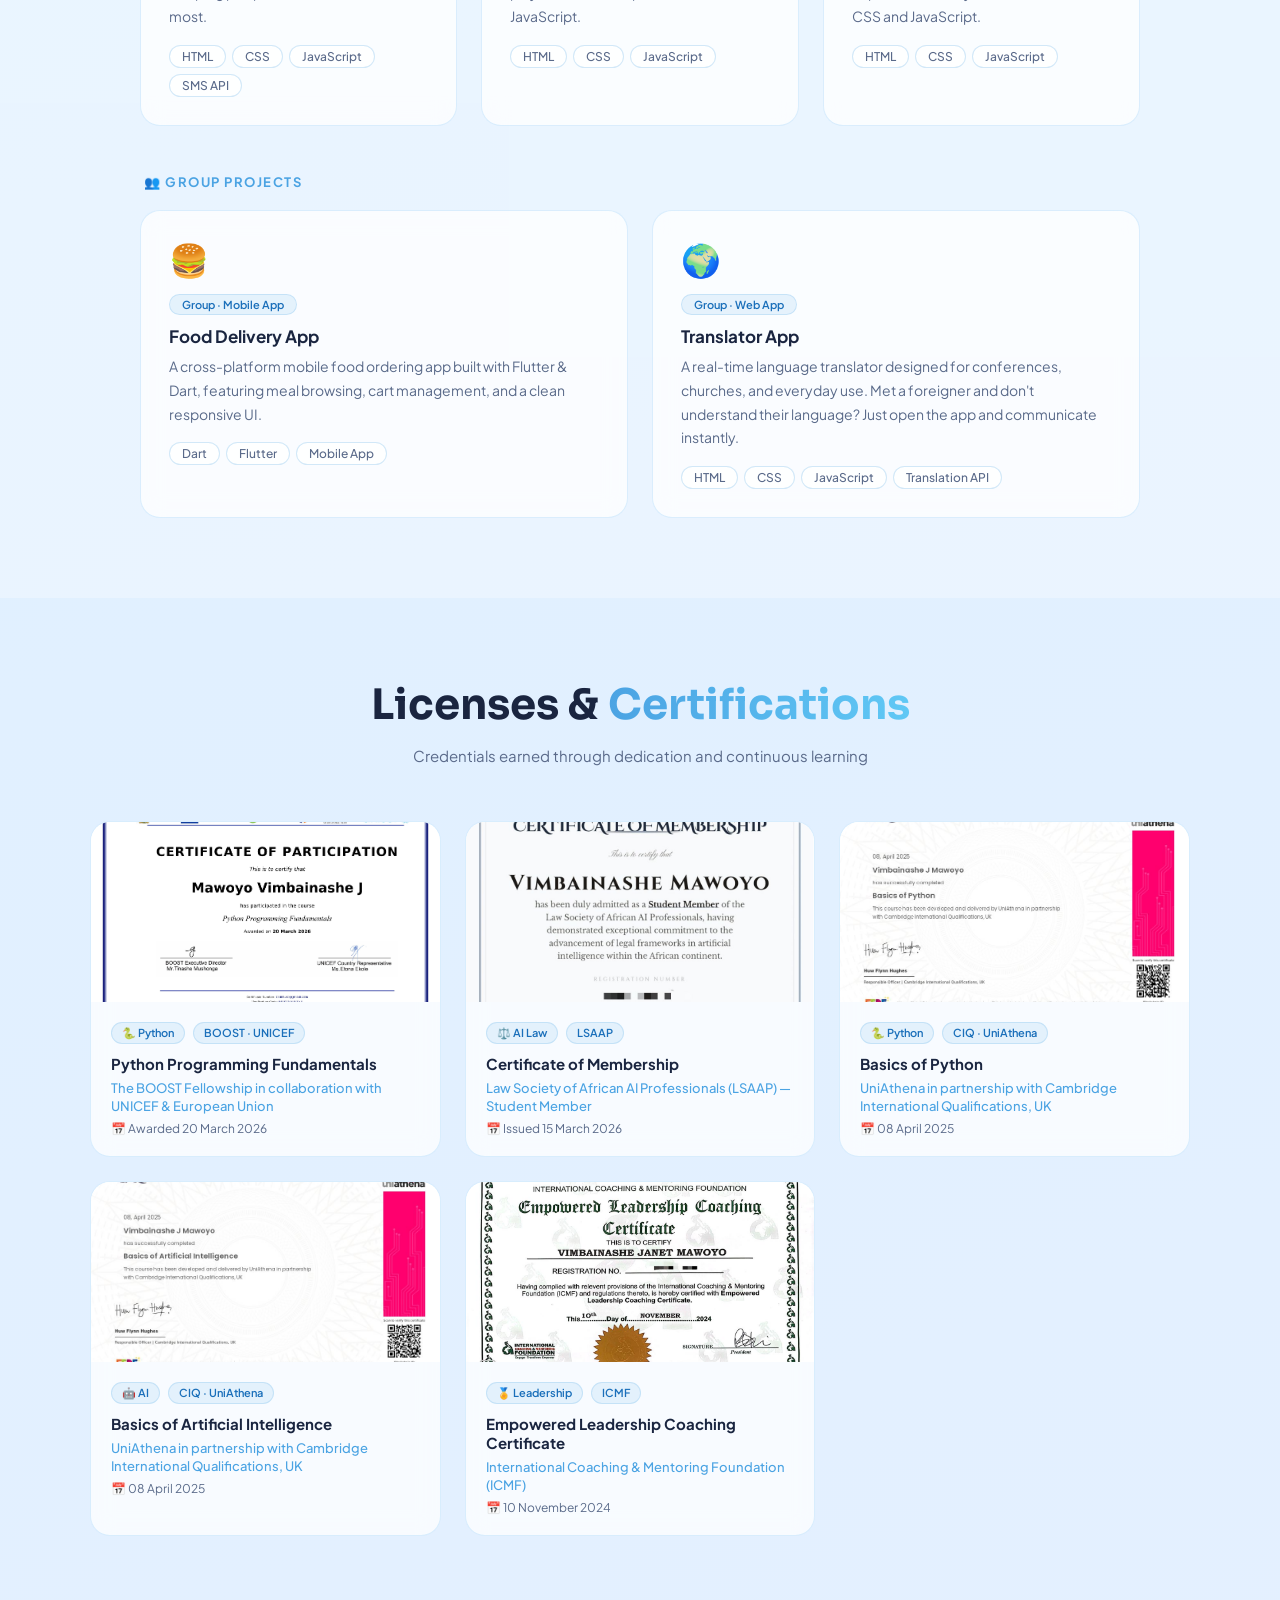
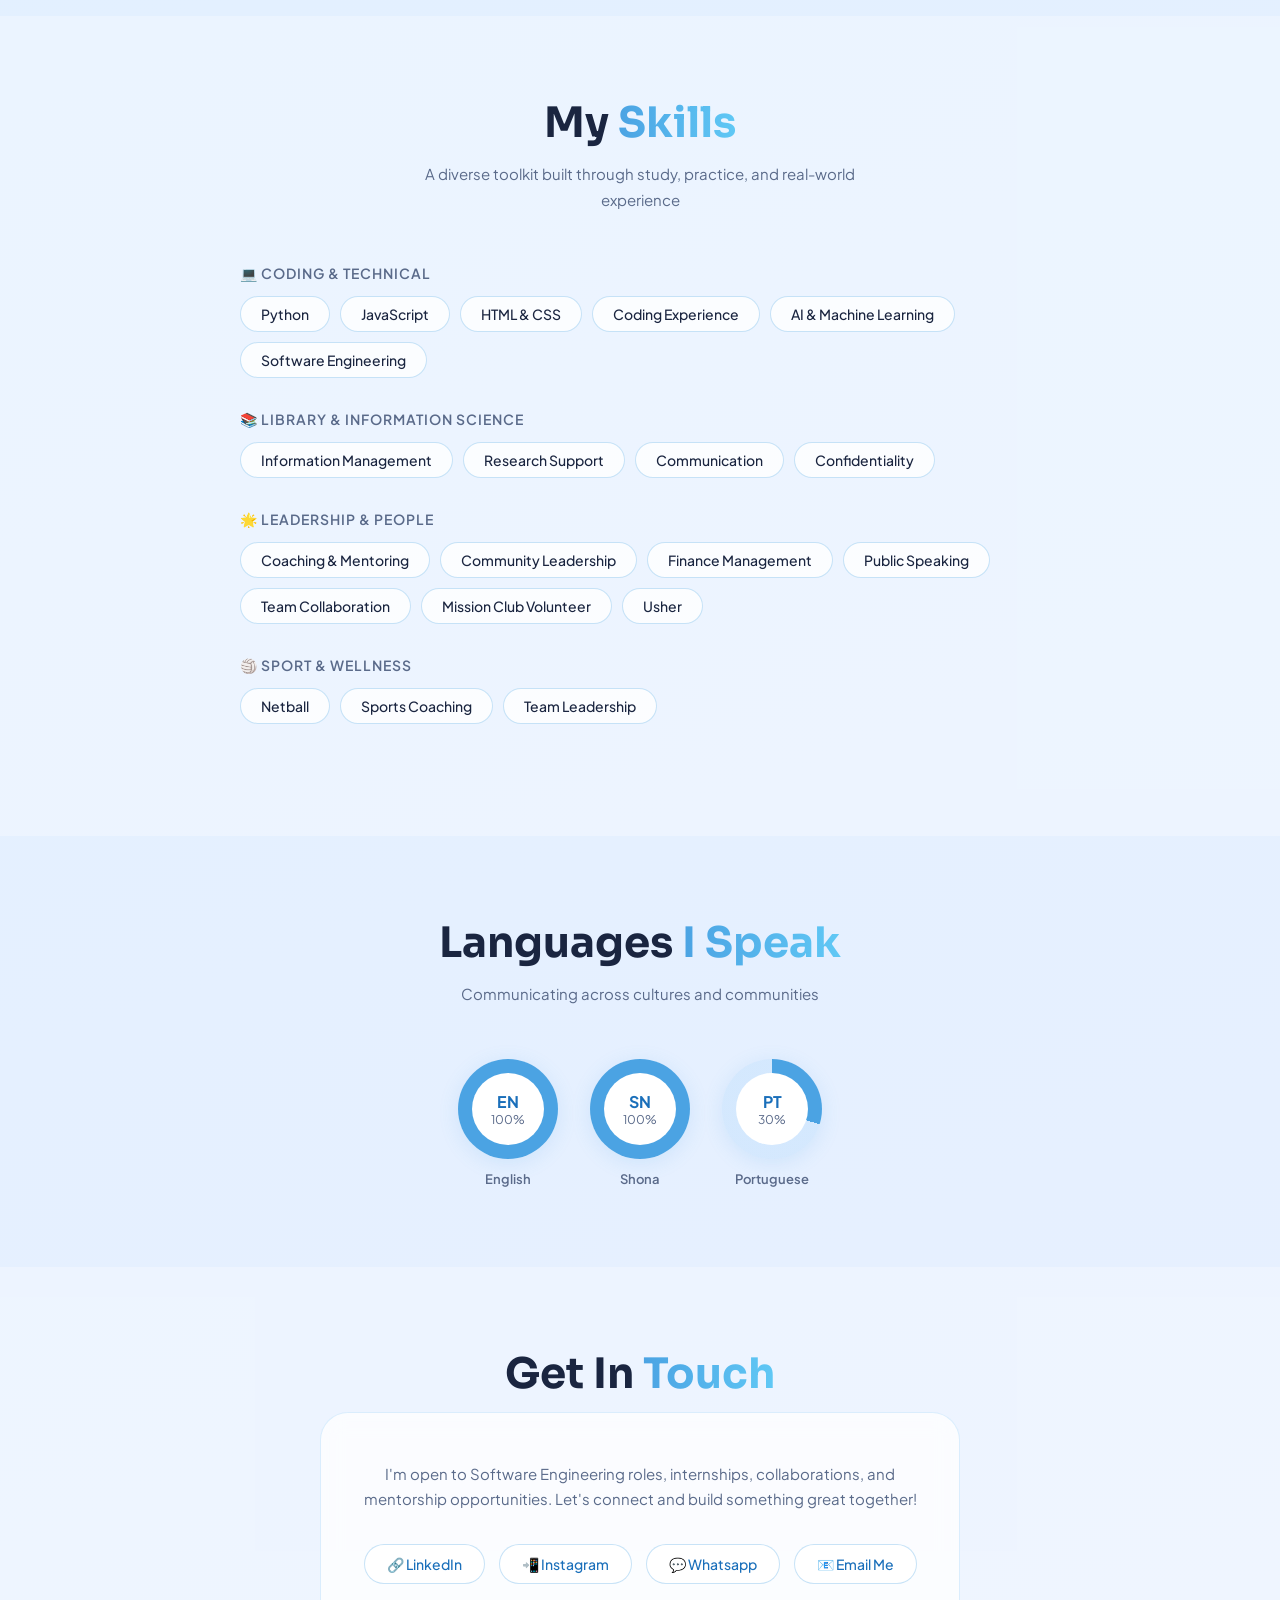
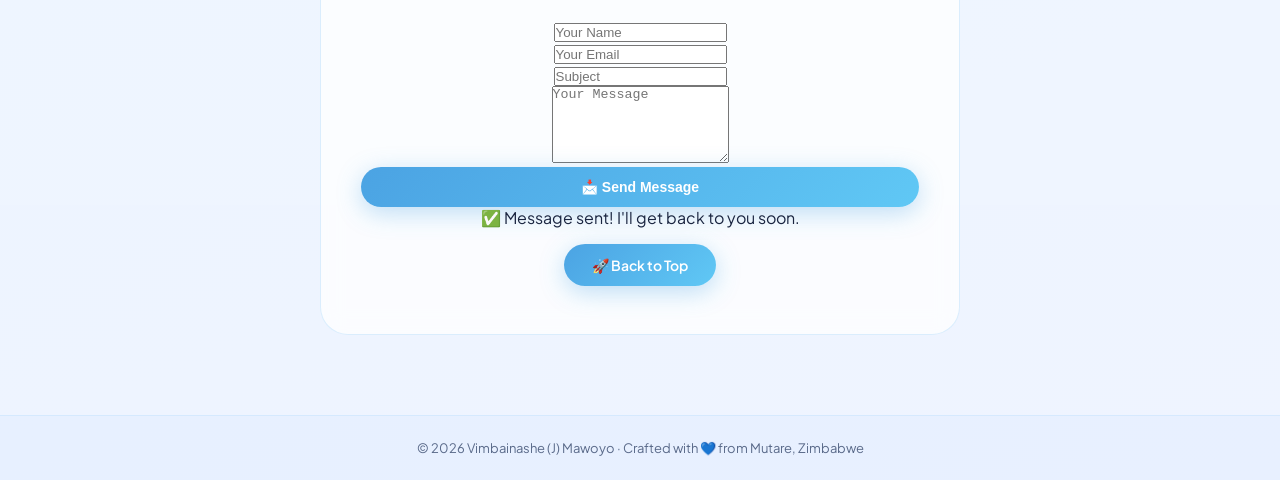
==== commit 1f079dbb: "Update index.html" ====
--- a/index.html
+++ b/index.html
@@ -33,7 +33,7 @@
     <div class="hero-tag">👋 Open to Work — Software Engineer</div>
     <h1>Hi, I'm<br><span>Vimbainashe</span><br>Mawoyo</h1>
     <p class="hero-subtitle">
-      Software Engineering Student at Africa University Assistant Librarian.
+      Software Engineering Student at Africa University &amp; Assistant Librarian.
       Passionate about coding, community leadership, and building meaningful tech solutions from Zimbabwe.
     </p>
     <div class="hero-btns">
@@ -56,6 +56,7 @@
       <div class="orbit-dot">✝️</div>
       <div class="avatar-inner"><img src="me1.png" alt="Vimbainashe Mawoyo"></div>
     </div>
+  </div>
 </section>
 
 <!-- ABOUT -->
@@ -96,14 +97,14 @@
       <div class="exp-icon">🏛️</div>
       <div class="org">Africa University</div>
       <h4>Assistant Librarian</h4>
-      <div class="period">Internship · Mar 2026 – Present · Mutasa, Zimbabwe</div>
+      <div class="period">Internship</div>
       <p>Supporting Africa University's teaching, learning, and research mission by ensuring smooth library operations and information access.</p>
     </div>
     <div class="exp-card fade-up" style="transition-delay:0.1s">
       <div class="exp-icon">🎓</div>
       <div class="org">Africa University</div>
       <h4>Software Engineering Student</h4>
-      <div class="period">Undergraduate · Mutare, Zimbabwe</div>
+      <div class="period">Undergraduate</div>
       <p>Studying software engineering with a focus on building practical, meaningful technology solutions. Active in coding and digital innovation.</p>
     </div>
     <div class="exp-card fade-up" style="transition-delay:0.2s">
@@ -117,7 +118,7 @@
       <div class="exp-icon">🏐</div>
       <div class="org">Sports &amp; Mentorship</div>
       <h4>Certified Coach, Mentor &amp; Netballer</h4>
-      <div class="period">Active · Zimbabwe</div>
+      <div class="period">Active · </div>
       <p>Certified coach and mentor dedicated to empowering others. Competitive netballer balancing sport, leadership, and academic excellence.</p>
     </div>
   </div>
@@ -164,15 +165,15 @@
 
   <div class="proj-group-label fade-up" style="margin-top:48px;">👥 Group Projects</div>
   <div class="proj-grid">
-    
+
     <div class="proj-card fade-up">
-        <div class="proj-icon">🍔</div>
-        <div class="proj-tag">Group · Mobile App</div>
-        <h4>Food Delivery App</h4>
-        <p>A cross-platform mobile food ordering app built with Flutter & Dart, featuring meal browsing, cart management, and a clean responsive UI.</p>
-        <div class="proj-techs">
-            <span>Dart</span><span>Flutter</span><span>Mobile App</span>
-        </div>
+      <div class="proj-icon">🍔</div>
+      <div class="proj-tag">Group · Mobile App</div>
+      <h4>Food Delivery App</h4>
+      <p>A cross-platform mobile food ordering app built with Flutter &amp; Dart, featuring meal browsing, cart management, and a clean responsive UI.</p>
+      <div class="proj-techs">
+        <span>Dart</span><span>Flutter</span><span>Mobile App</span>
+      </div>
     </div>
 
     <div class="proj-card fade-up" style="transition-delay:0.1s">
@@ -194,7 +195,6 @@
   <p class="section-sub fade-up">Credentials earned through dedication and continuous learning</p>
   <div class="cert-grid">
 
-    <!-- 1. BOOST Python -->
     <div class="cert-card fade-up">
       <div class="cert-img-wrap">
         <img src="boost.jpg" alt="Python Programming Fundamentals Certificate" class="cert-img">
@@ -210,7 +210,6 @@
       </div>
     </div>
 
-    <!-- 2. Law Society -->
     <div class="cert-card fade-up" style="transition-delay:0.1s">
       <div class="cert-img-wrap">
         <img src="law_society.jpeg" alt="Law Society of African AI Professionals Certificate" class="cert-img">
@@ -226,7 +225,6 @@
       </div>
     </div>
 
-    <!-- 3. Basics of Python - UniAthena -->
     <div class="cert-card fade-up" style="transition-delay:0.2s">
       <div class="cert-img-wrap">
         <img src="Python.jpeg" alt="Basics of Python Certificate" class="cert-img">
@@ -242,7 +240,6 @@
       </div>
     </div>
 
-    <!-- 4. Basics of AI - UniAthena -->
     <div class="cert-card fade-up" style="transition-delay:0.3s">
       <div class="cert-img-wrap">
         <img src="AI.jpeg" alt="Basics of Artificial Intelligence Certificate" class="cert-img">
@@ -258,7 +255,6 @@
       </div>
     </div>
 
-    <!-- 5. Coaching Certificate -->
     <div class="cert-card fade-up" style="transition-delay:0.4s">
       <div class="cert-img-wrap">
         <img src="coaching.jpeg" alt="Empowered Leadership Coaching Certificate" class="cert-img">
@@ -361,10 +357,30 @@
     </p>
     <div class="contact-links">
       <a href="https://www.linkedin.com/in/vimbainashe-mawoyo-534b3834a/" class="contact-link" target="_blank">🔗 LinkedIn</a>
+      <a href="https://www.instagram.com/vimbaimawoyo?igsh=MWpwN2UzamxuYTRmcg%3D%3D&utm_source=qr" class="contact-link" target="_blank">📲 Instagram</a>
+      <a href="https://wa.me/+263780194557" class="contact-link" target="_blank">💬 Whatsapp</a>
       <a href="mailto:vimbaimawoyoj@gmail.com" class="contact-link">📧 Email Me</a>
-      <a href="tel:+263780194557" class="contact-link">📱 Call / WhatsApp</a>
-    </div>
-    <a href="#home" class="btn-primary">🚀 Back to Top</a>
+    </div>
+
+    <!-- CONTACT FORM -->
+    <form class="contact-form" action="https://formspree.io/f/mojylgdy" method="POST">
+      <div class="form-group">
+        <input type="text" name="name" placeholder="Your Name" required>
+      </div>
+      <div class="form-group">
+        <input type="email" name="email" placeholder="Your Email" required>
+      </div>
+      <div class="form-group">
+        <input type="text" name="subject" placeholder="Subject" required>
+      </div>
+      <div class="form-group">
+        <textarea name="message" rows="5" placeholder="Your Message" required></textarea>
+      </div>
+      <button type="submit" class="btn-primary" style="width:100%;justify-content:center;">📩 Send Message</button>
+      <div class="form-success" id="formSuccess">✅ Message sent! I'll get back to you soon.</div>
+    </form>
+
+    <a href="#home" class="btn-primary" style="margin-top:16px;">🚀 Back to Top</a>
   </div>
 </section>
 
@@ -379,6 +395,36 @@
 </div>
 
 <script>
+// Contact form
+const contactForm = document.querySelector('.contact-form');
+if(contactForm){
+  contactForm.addEventListener('submit', async function(e){
+    e.preventDefault();
+    const btn = contactForm.querySelector('button[type=submit]');
+    btn.textContent = '⏳ Sending...';
+    btn.disabled = true;
+    try {
+      const res = await fetch(contactForm.action, {
+        method: 'POST',
+        body: new FormData(contactForm),
+        headers: { 'Accept': 'application/json' }
+      });
+      if(res.ok){
+        contactForm.reset();
+        document.getElementById('formSuccess').style.display = 'block';
+        btn.textContent = '📩 Send Message';
+        btn.disabled = false;
+      } else {
+        btn.textContent = '❌ Failed — try email directly';
+        btn.disabled = false;
+      }
+    } catch(err){
+      btn.textContent = '❌ Failed — try email directly';
+      btn.disabled = false;
+    }
+  });
+}
+
 // Lightbox
 document.querySelectorAll('.cert-img-wrap').forEach(wrap=>{
   wrap.addEventListener('click',()=>{
@@ -420,4 +466,4 @@
 });
 </script>
 </body>
-</html>+</html>
